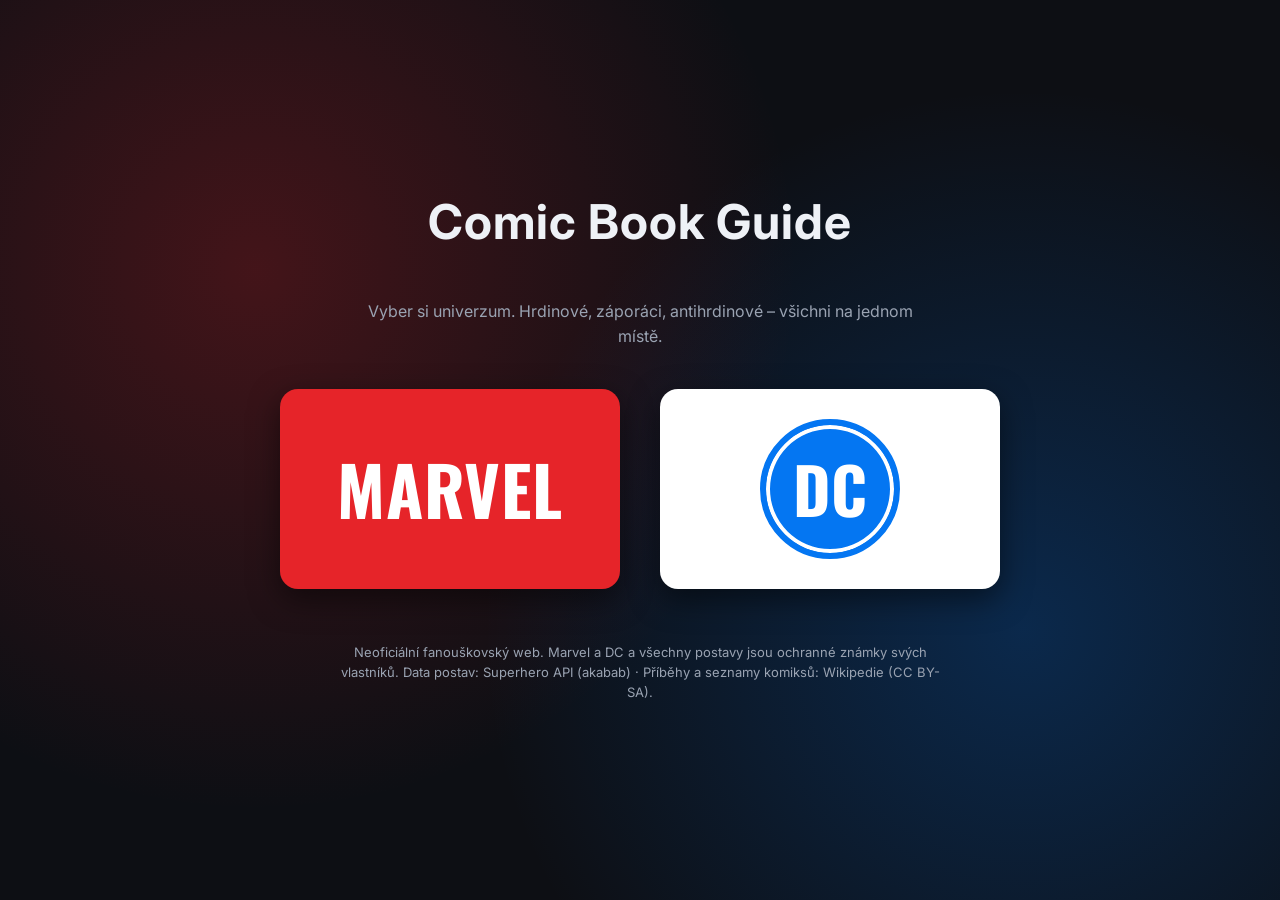
==== character.html @ 84fbfa9e "Add Marvel/DC comic book guide: universe picker, character grid with sorting, character detail pages" ====
<!doctype html>
<html lang="cs">
<head>
  <meta charset="utf-8">
  <meta name="viewport" content="width=device-width, initial-scale=1">
  <title>Postava – Comic Book Guide</title>
  <link rel="preconnect" href="https://fonts.googleapis.com">
  <link href="https://fonts.googleapis.com/css2?family=Inter:wght@400;700;800&display=swap" rel="stylesheet">
  <link rel="stylesheet" href="css/style.css">
</head>
<body>
  <header class="topbar">
    <a class="home" href="index.html">COMIC BOOK GUIDE</a>
    <span class="crumbs" id="crumbs"></span>
  </header>

  <main class="wrap">
    <div id="state" class="state">Načítám postavu…</div>
    <article id="content" hidden>
      <div class="hero-layout">
        <figure class="full-image" style="margin:0">
          <img id="full" alt="">
          <figcaption class="credit" id="credit"></figcaption>
        </figure>

        <div>
          <div class="char-title">
            <h1 id="name"></h1>
            <div class="real" id="real"></div>
            <div id="badges"></div>
          </div>

          <section class="panel">
            <h2>Origin story</h2>
            <div id="origin" class="bio"><p class="state">Načítám příběh z Wikipedie…</p></div>
          </section>

          <section class="panel">
            <h2>Specifikace</h2>
            <dl class="specs" id="specs"></dl>
          </section>

          <section class="panel">
            <h2>Schopnosti</h2>
            <div class="stats" id="stats"></div>
          </section>

          <section class="panel">
            <h2>Vzhled</h2>
            <dl class="specs" id="appearance"></dl>
          </section>
        </div>
      </div>

      <section class="panel">
        <h2>Komiksy, ve kterých se postava objevila</h2>
        <ul class="comics" id="comics"></ul>
        <p class="source" id="comics-source"></p>
      </section>
    </article>
  </main>

  <script type="module" src="js/character.js"></script>
</body>
</html>
---- css/style.css ----
:root {
  --bg: #0d0f14;
  --panel: #161a22;
  --panel-2: #1e2430;
  --text: #eef1f6;
  --muted: #9aa3b2;
  --line: #2a3140;
  --accent: #e62429;          /* přepisuje se podle univerza */
  --hero: #2fbf71;
  --villain: #e5484d;
  --neutral: #f5a524;
  --radius: 14px;
}
body.marvel { --accent: #e62429; }
body.dc     { --accent: #0476f2; }

* { box-sizing: border-box; }
html, body { margin: 0; }
body {
  background: var(--bg);
  color: var(--text);
  font-family: "Inter", system-ui, -apple-system, "Segoe UI", Roboto, sans-serif;
  line-height: 1.55;
  min-height: 100vh;
}
a { color: inherit; }
img { max-width: 100%; display: block; }

/* ---------- Hlavička ---------- */
.topbar {
  position: sticky; top: 0; z-index: 10;
  display: flex; align-items: center; gap: 16px;
  padding: 12px 20px;
  background: rgba(13, 15, 20, .92);
  backdrop-filter: blur(8px);
  border-bottom: 3px solid var(--accent);
}
.topbar a.home { text-decoration: none; font-weight: 800; letter-spacing: .04em; }
.topbar .crumbs { color: var(--muted); font-size: 14px; }
.topbar .crumbs a { color: var(--text); }
.topbar .switch { margin-left: auto; font-size: 14px; color: var(--muted); }

.wrap { max-width: 1280px; margin: 0 auto; padding: 24px 16px 64px; }

/* ---------- Úvodní stránka ---------- */
.landing {
  min-height: 100vh;
  display: flex; flex-direction: column; align-items: center; justify-content: center;
  gap: 40px; padding: 40px 16px;
  background:
    radial-gradient(circle at 20% 30%, rgba(230, 36, 41, .25), transparent 45%),
    radial-gradient(circle at 80% 70%, rgba(4, 118, 242, .25), transparent 45%),
    var(--bg);
}
.landing h1 { margin: 0; font-size: clamp(28px, 5vw, 48px); text-align: center; letter-spacing: .02em; }
.landing p.lead { margin: 0; color: var(--muted); text-align: center; max-width: 560px; }
.choices { display: flex; gap: 40px; flex-wrap: wrap; justify-content: center; }

.logo-link {
  display: flex; align-items: center; justify-content: center;
  width: min(340px, 86vw); height: 200px;
  text-decoration: none; border-radius: 18px;
  transition: transform .2s ease, box-shadow .2s ease;
  box-shadow: 0 10px 30px rgba(0,0,0,.5);
  overflow: hidden;
}
.logo-link:hover, .logo-link:focus-visible { transform: translateY(-6px) scale(1.03); }
.logo-link img { max-width: 80%; max-height: 80%; object-fit: contain; }
.logo-link.marvel { background: #e62429; }
.logo-link.marvel:hover { box-shadow: 0 16px 50px rgba(230, 36, 41, .6); }
.logo-link.dc { background: #fff; }
.logo-link.dc:hover { box-shadow: 0 16px 50px rgba(4, 118, 242, .6); }

/* Textová podoba loga – použije se, dokud do assets/ nedáš oficiální logo */
.logo-text.marvel {
  color: #fff; font-family: "Oswald", Impact, "Arial Narrow", sans-serif;
  font-size: 68px; font-weight: 700; letter-spacing: .01em;
}
.logo-text.dc {
  width: 140px; height: 140px; border-radius: 50%;
  display: flex; align-items: center; justify-content: center;
  background: #0476f2; color: #fff; border: 6px solid #0476f2;
  box-shadow: inset 0 0 0 4px #fff;
  font-family: "Oswald", Impact, sans-serif; font-size: 64px; font-weight: 700;
}
.landing .note { color: var(--muted); font-size: 13px; text-align: center; max-width: 620px; }

/* ---------- Seznam postav ---------- */
.universe-head { display: flex; flex-wrap: wrap; align-items: end; gap: 16px; margin-bottom: 20px; }
.universe-head h1 { margin: 0; font-size: clamp(26px, 4vw, 40px); }
.universe-head .count { color: var(--muted); }

.toolbar {
  display: flex; flex-wrap: wrap; gap: 12px; align-items: center;
  padding: 14px; margin-bottom: 24px;
  background: var(--panel); border: 1px solid var(--line); border-radius: var(--radius);
}
.toolbar label { font-size: 13px; color: var(--muted); display: flex; flex-direction: column; gap: 4px; }
.toolbar input, .toolbar select {
  background: var(--panel-2); color: var(--text);
  border: 1px solid var(--line); border-radius: 10px;
  padding: 9px 12px; font-size: 15px; min-width: 180px;
}
.toolbar input:focus, .toolbar select:focus { outline: 2px solid var(--accent); outline-offset: 1px; }

.grid {
  display: grid; gap: 20px;
  grid-template-columns: repeat(auto-fill, minmax(150px, 1fr));
}
.card {
  display: flex; flex-direction: column; align-items: center; gap: 8px;
  text-decoration: none; text-align: center;
}
.card .name {
  font-weight: 700; font-size: 15px; line-height: 1.2;
  min-height: 2.4em; display: flex; align-items: flex-end; justify-content: center;
}
.card .avatar {
  width: 100%; aspect-ratio: 1 / 1;
  border-radius: 50%; overflow: hidden;
  border: 4px solid var(--line);
  background: var(--panel-2);
  transition: border-color .2s, transform .2s;
}
.card .avatar img { width: 100%; height: 100%; object-fit: cover; object-position: top center; }
.card:hover .avatar, .card:focus-visible .avatar { border-color: var(--accent); transform: scale(1.05); }
.card .meta { font-size: 12px; color: var(--muted); }

.badge {
  display: inline-block; padding: 2px 10px; border-radius: 999px;
  font-size: 12px; font-weight: 700; letter-spacing: .03em;
  border: 1px solid currentColor;
}
.badge.good { color: var(--hero); }
.badge.bad { color: var(--villain); }
.badge.neutral { color: var(--neutral); }

.state { color: var(--muted); padding: 40px 0; text-align: center; }
.state.error { color: var(--villain); }

/* ---------- Detail postavy ---------- */
.hero-layout { display: grid; grid-template-columns: minmax(260px, 420px) 1fr; gap: 32px; align-items: start; }
@media (max-width: 860px) { .hero-layout { grid-template-columns: 1fr; } }

.full-image {
  background: radial-gradient(circle at 50% 30%, var(--panel-2), var(--panel));
  border: 1px solid var(--line); border-radius: var(--radius);
  padding: 16px; position: sticky; top: 80px;
}
@media (max-width: 860px) { .full-image { position: static; } }
.full-image img { margin: 0 auto; max-height: 78vh; object-fit: contain; }
.full-image .credit { font-size: 12px; color: var(--muted); margin-top: 8px; text-align: center; }

.char-title h1 { margin: 0; font-size: clamp(32px, 5vw, 54px); line-height: 1.05; }
.char-title .real { color: var(--muted); font-size: 18px; margin: 6px 0 12px; }

.panel {
  background: var(--panel); border: 1px solid var(--line); border-radius: var(--radius);
  padding: 20px; margin-top: 24px;
}
.panel h2 {
  margin: 0 0 14px; font-size: 20px; text-transform: uppercase; letter-spacing: .06em;
  border-left: 4px solid var(--accent); padding-left: 10px;
}
.panel h3 { margin: 22px 0 8px; font-size: 17px; color: var(--accent); }
.panel h4 { margin: 16px 0 6px; font-size: 15px; }

.specs { display: grid; grid-template-columns: max-content 1fr; gap: 8px 20px; margin: 0; }
.specs dt { color: var(--muted); font-size: 14px; }
.specs dd { margin: 0; }
@media (max-width: 520px) { .specs { grid-template-columns: 1fr; } .specs dd { margin-bottom: 8px; } }

.stats { display: grid; gap: 10px; }
.stat { display: grid; grid-template-columns: 110px 1fr 36px; align-items: center; gap: 10px; font-size: 14px; }
.stat .bar { height: 10px; border-radius: 99px; background: var(--panel-2); overflow: hidden; }
.stat .bar span { display: block; height: 100%; background: var(--accent); border-radius: 99px; }
.stat .val { text-align: right; color: var(--muted); }

.bio p { margin: 0 0 12px; }
.bio.collapsed { max-height: 520px; overflow: hidden; position: relative; }
.bio.collapsed::after {
  content: ""; position: absolute; inset: auto 0 0 0; height: 120px;
  background: linear-gradient(transparent, var(--panel));
}
.btn {
  background: var(--accent); color: #fff; border: 0; border-radius: 10px;
  padding: 10px 16px; font-weight: 700; cursor: pointer; margin-top: 12px;
}
.source { font-size: 13px; color: var(--muted); margin-top: 14px; }

.comics { display: grid; grid-template-columns: repeat(auto-fill, minmax(240px, 1fr)); gap: 10px; padding: 0; margin: 0; list-style: none; }
.comics li {
  background: var(--panel-2); border: 1px solid var(--line); border-radius: 10px;
  padding: 10px 12px; font-size: 14px;
}
.comics li.first { border-color: var(--accent); }
.comics li small { display: block; color: var(--muted); font-size: 12px; }
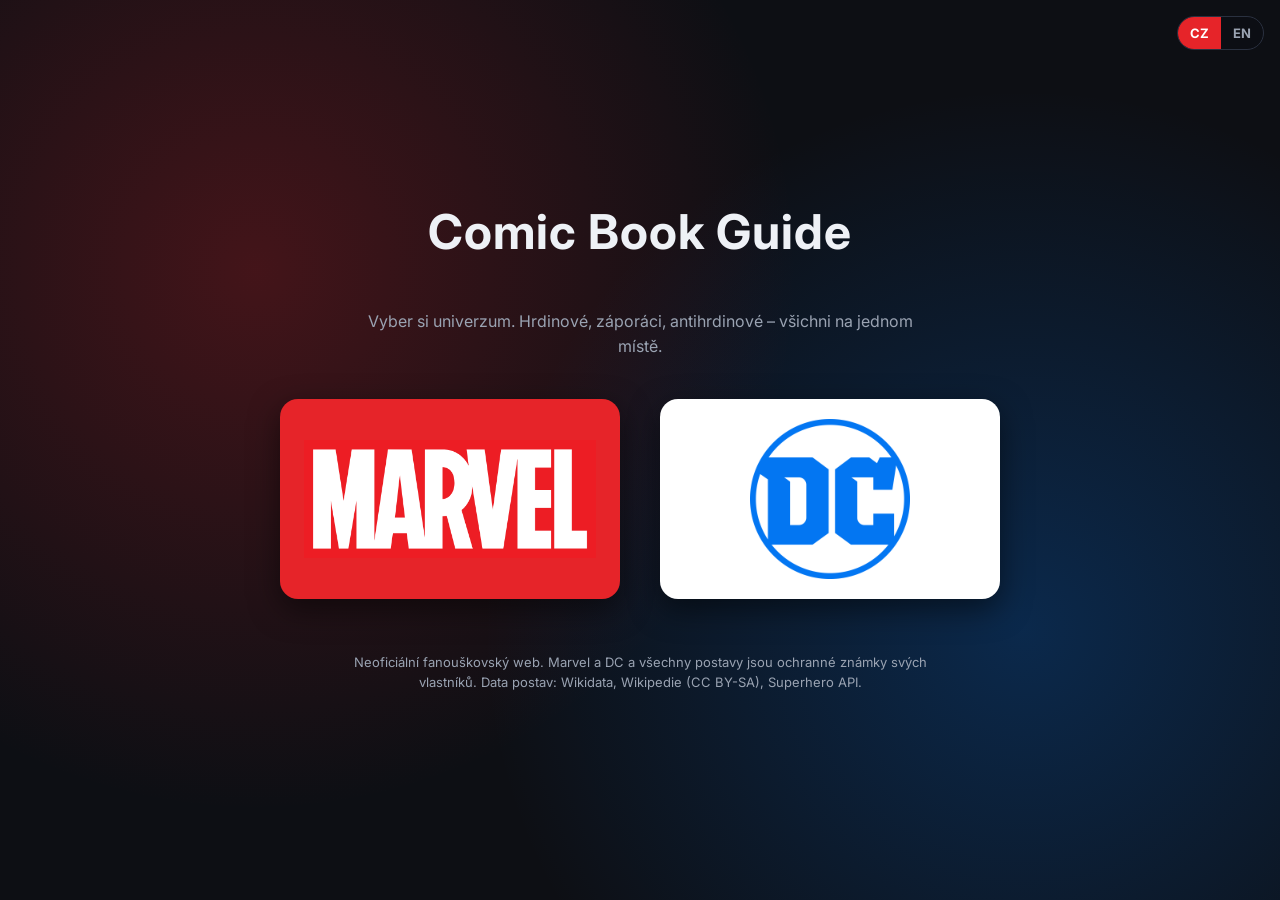
==== commit 3665bfce: "Czech/English UI with language switcher; Czech names, descriptions and stories from Czech Wikipedia " ====
--- a/character.html
+++ b/character.html
@@ -15,7 +15,7 @@
   </header>
 
   <main class="wrap">
-    <div id="state" class="state">Načítám postavu…</div>
+    <div id="state" class="state" data-i18n="c.loading">Načítám postavu…</div>
     <article id="content" hidden>
       <div class="hero-layout">
         <figure class="full-image" style="margin:0">
@@ -31,29 +31,29 @@
           </div>
 
           <section class="panel">
-            <h2>Origin story</h2>
-            <div id="origin" class="bio"><p class="state">Načítám příběh z Wikipedie…</p></div>
+            <h2 data-i18n="c.origin">Origin story</h2>
+            <div id="origin" class="bio"><p class="state" data-i18n="c.originLoading">Načítám příběh z Wikipedie…</p></div>
           </section>
 
           <section class="panel">
-            <h2>Specifikace</h2>
+            <h2 data-i18n="c.specs">Specifikace</h2>
             <dl class="specs" id="specs"></dl>
           </section>
 
           <section class="panel">
-            <h2>Schopnosti</h2>
+            <h2 data-i18n="c.powers">Schopnosti</h2>
             <div class="stats" id="stats"></div>
           </section>
 
           <section class="panel">
-            <h2>Vzhled</h2>
+            <h2 data-i18n="c.appearance">Vzhled</h2>
             <dl class="specs" id="appearance"></dl>
           </section>
         </div>
       </div>
 
       <section class="panel">
-        <h2>Komiksy, ve kterých se postava objevila</h2>
+        <h2 data-i18n="c.comics">Komiksy, ve kterých se postava objevila</h2>
         <ul class="comics" id="comics"></ul>
         <p class="source" id="comics-source"></p>
       </section>
--- a/css/style.css
+++ b/css/style.css
@@ -65,7 +65,7 @@
   overflow: hidden;
 }
 .logo-link:hover, .logo-link:focus-visible { transform: translateY(-6px) scale(1.03); }
-.logo-link img { max-width: 80%; max-height: 80%; object-fit: contain; }
+.logo-link img { max-width: 86%; max-height: 80%; object-fit: contain; }
 .logo-link.marvel { background: #e62429; }
 .logo-link.marvel:hover { box-shadow: 0 16px 50px rgba(230, 36, 41, .6); }
 .logo-link.dc { background: #fff; }
@@ -188,10 +188,43 @@
 }
 .source { font-size: 13px; color: var(--muted); margin-top: 14px; }
 
-.comics { display: grid; grid-template-columns: repeat(auto-fill, minmax(240px, 1fr)); gap: 10px; padding: 0; margin: 0; list-style: none; }
+.comics { display: grid; grid-template-columns: repeat(auto-fill, minmax(160px, 1fr)); gap: 16px; padding: 0; margin: 0; list-style: none; }
 .comics li {
   background: var(--panel-2); border: 1px solid var(--line); border-radius: 10px;
-  padding: 10px 12px; font-size: 14px;
-}
-.comics li.first { border-color: var(--accent); }
+  overflow: hidden; font-size: 14px; display: flex; flex-direction: column;
+  transition: transform .2s, border-color .2s;
+}
+.comics li:hover { transform: translateY(-4px); border-color: var(--accent); }
+.comics li.first { border-color: var(--accent); box-shadow: 0 0 0 1px var(--accent); }
+.comics .comic-link { text-decoration: none; display: flex; flex-direction: column; height: 100%; }
+.comics .cover {
+  position: relative; aspect-ratio: 2 / 3; overflow: hidden;
+  background: linear-gradient(135deg, var(--panel), #262e3d);
+  display: flex; align-items: center; justify-content: center;
+}
+.comics .cover img { position: absolute; inset: 0; width: 100%; height: 100%; object-fit: cover; }
+.comics .cover-ph {
+  padding: 12px; text-align: center; font-weight: 800; font-size: 16px; line-height: 1.2;
+  color: var(--muted); text-transform: uppercase; letter-spacing: .03em;
+  border: 2px dashed var(--line); border-radius: 8px; margin: 12px;
+}
+.comics .cover.has-img .cover-ph { visibility: hidden; }
+.comics .comic-info { padding: 10px 12px; }
 .comics li small { display: block; color: var(--muted); font-size: 12px; }
+.comics .comic-title { font-weight: 600; }
+.card .avatar { display: flex; align-items: center; justify-content: center; }
+.card .initials { font-size: 42px; font-weight: 800; color: var(--muted); letter-spacing: .02em; }
+.chips { display: flex; flex-wrap: wrap; gap: 6px; }
+.chips span { background: var(--panel-2); border: 1px solid var(--line); border-radius: 999px; padding: 2px 10px; font-size: 13px; }
+.char-title .desc { color: var(--muted); margin: 0 0 12px; }
+
+/* ---------- Přepínač jazyka ---------- */
+.lang-switch { display: inline-flex; border: 1px solid var(--line); border-radius: 999px; overflow: hidden; margin-left: auto; flex-shrink: 0; }
+.topbar .switch + .lang-switch, .topbar .crumbs + .lang-switch { margin-left: 12px; }
+.lang-switch button {
+  background: transparent; color: var(--muted); border: 0; padding: 6px 12px;
+  font: inherit; font-size: 13px; font-weight: 700; cursor: pointer;
+}
+.lang-switch button[aria-pressed="true"] { background: var(--accent); color: #fff; }
+.lang-switch.floating { position: fixed; top: 16px; right: 16px; z-index: 20; background: rgba(13,15,20,.85); --accent: #e62429; }
+.topbar .crumbs { overflow: hidden; text-overflow: ellipsis; white-space: nowrap; min-width: 0; }
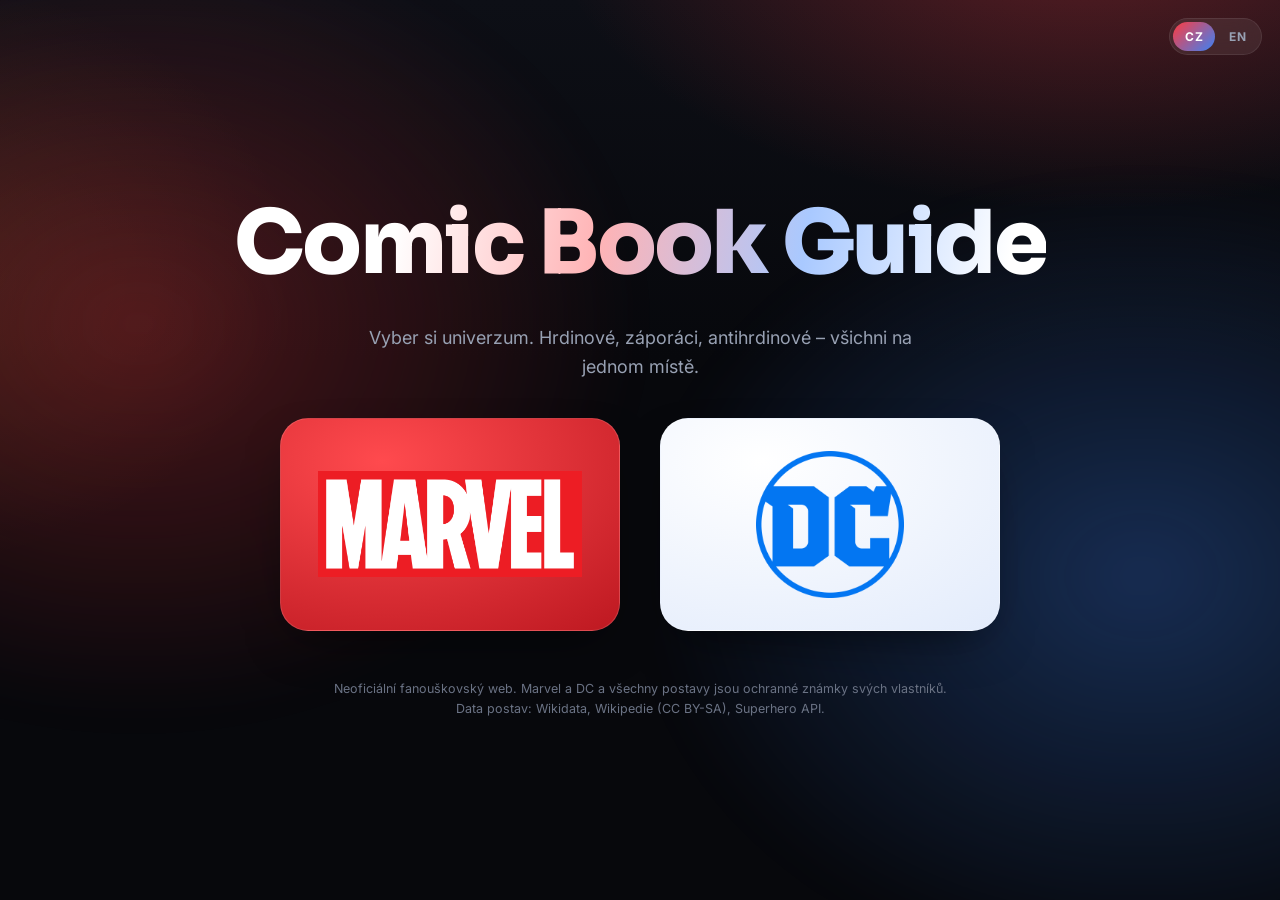
==== commit 27942c50: "Modern redesign: glass panels, Sora headings, gradient accents, blurred hero background, pill contro" ====
--- a/character.html
+++ b/character.html
@@ -3,9 +3,12 @@
 <head>
   <meta charset="utf-8">
   <meta name="viewport" content="width=device-width, initial-scale=1">
+  <!-- obrázky z Fandomu (static.wikia.nocookie.net) se s cizím referrerem nenačtou -->
+  <meta name="referrer" content="no-referrer">
   <title>Postava – Comic Book Guide</title>
   <link rel="preconnect" href="https://fonts.googleapis.com">
-  <link href="https://fonts.googleapis.com/css2?family=Inter:wght@400;700;800&display=swap" rel="stylesheet">
+  <link rel="preconnect" href="https://fonts.gstatic.com" crossorigin>
+  <link href="https://fonts.googleapis.com/css2?family=Inter:wght@400;500;600;700;800&family=Sora:wght@600;700;800&display=swap" rel="stylesheet">
   <link rel="stylesheet" href="css/style.css">
 </head>
 <body>
@@ -14,12 +17,13 @@
     <span class="crumbs" id="crumbs"></span>
   </header>
 
+  <div class="hero-bg" id="hero-bg" aria-hidden="true"></div>
   <main class="wrap">
     <div id="state" class="state" data-i18n="c.loading">Načítám postavu…</div>
     <article id="content" hidden>
       <div class="hero-layout">
-        <figure class="full-image" style="margin:0">
-          <img id="full" alt="">
+        <figure class="full-image">
+          <div class="frame backdrop"><img id="full" alt=""></div>
           <figcaption class="credit" id="credit"></figcaption>
         </figure>
 
@@ -57,6 +61,17 @@
         <ul class="comics" id="comics"></ul>
         <p class="source" id="comics-source"></p>
       </section>
+
+      <section class="panel" id="tv-panel" hidden>
+        <h2 data-i18n="c.tv">TV seriály</h2>
+        <ul class="comics media" id="tv"></ul>
+      </section>
+
+      <section class="panel" id="films-panel" hidden>
+        <h2 data-i18n="c.films">Filmy</h2>
+        <ul class="comics media" id="films"></ul>
+      </section>
+      <p class="source" id="media-source" hidden data-i18n="c.mediaSource"></p>
     </article>
   </main>
 
--- a/css/style.css
+++ b/css/style.css
@@ -1,230 +1,449 @@
+/* =========================================================================
+   Comic Book Guide – styly
+   Tmavý „glass“ vzhled, barva zvýraznění podle univerza (Marvel červená, DC modrá)
+   ========================================================================= */
+
 :root {
-  --bg: #0d0f14;
-  --panel: #161a22;
-  --panel-2: #1e2430;
-  --text: #eef1f6;
-  --muted: #9aa3b2;
-  --line: #2a3140;
-  --accent: #e62429;          /* přepisuje se podle univerza */
-  --hero: #2fbf71;
-  --villain: #e5484d;
-  --neutral: #f5a524;
-  --radius: 14px;
-}
-body.marvel { --accent: #e62429; }
-body.dc     { --accent: #0476f2; }
-
+  --bg: #07080c;
+  --bg-2: #0d0f16;
+  --glass: rgba(255, 255, 255, .045);
+  --glass-2: rgba(255, 255, 255, .075);
+  --glass-hi: rgba(255, 255, 255, .11);
+  --line: rgba(255, 255, 255, .08);
+  --line-2: rgba(255, 255, 255, .14);
+  --text: #f2f4f8;
+  --muted: #98a1b3;
+  --faint: #6b7385;
+
+  --accent: #ff3b3f;        /* přepisuje se podle univerza */
+  --accent-2: #ff8a3d;
+  --glow: rgba(255, 59, 63, .35);
+
+  --hero: #34d399;
+  --villain: #fb7185;
+  --neutral: #fbbf24;
+
+  --radius: 20px;
+  --radius-sm: 12px;
+  --shadow: 0 20px 50px -20px rgba(0, 0, 0, .7);
+  --ease: cubic-bezier(.2, .8, .2, 1);
+
+  --font: "Inter", system-ui, -apple-system, "Segoe UI", Roboto, sans-serif;
+  --display: "Sora", "Inter", system-ui, sans-serif;
+
+  /* pozadí obrázků postav (komiksový rastr) */
+  --paper: #fff1dc;
+  --paper-2: #f3c3a0;
+}
+body.marvel { --accent: #ff3b3f; --accent-2: #ff8a3d; --glow: rgba(255, 59, 63, .35); }
+body.dc     { --accent: #3b82f6; --accent-2: #22d3ee; --glow: rgba(59, 130, 246, .38); --paper: #e8f1ff; --paper-2: #a8c6f4; }
+
+/* ---------- Základ ---------- */
 * { box-sizing: border-box; }
+html { scroll-behavior: smooth; }
 html, body { margin: 0; }
 body {
+  min-height: 100vh;
   background: var(--bg);
   color: var(--text);
-  font-family: "Inter", system-ui, -apple-system, "Segoe UI", Roboto, sans-serif;
-  line-height: 1.55;
-  min-height: 100vh;
+  font-family: var(--font);
+  line-height: 1.6;
+  -webkit-font-smoothing: antialiased;
+}
+/* jemná barevná záře v pozadí celé stránky */
+body::before {
+  content: ""; position: fixed; inset: 0; z-index: -1; pointer-events: none;
+  background:
+    radial-gradient(900px 500px at 85% -10%, var(--glow), transparent 60%),
+    radial-gradient(700px 500px at -10% 30%, color-mix(in srgb, var(--accent-2) 14%, transparent), transparent 60%),
+    linear-gradient(180deg, var(--bg-2), var(--bg) 40%);
 }
 a { color: inherit; }
 img { max-width: 100%; display: block; }
-
-/* ---------- Hlavička ---------- */
+::selection { background: var(--accent); color: #fff; }
+:focus-visible { outline: 2px solid var(--accent); outline-offset: 3px; border-radius: 8px; }
+
+/* ---------- Horní lišta ---------- */
 .topbar {
   position: sticky; top: 0; z-index: 10;
   display: flex; align-items: center; gap: 16px;
-  padding: 12px 20px;
-  background: rgba(13, 15, 20, .92);
-  backdrop-filter: blur(8px);
-  border-bottom: 3px solid var(--accent);
-}
-.topbar a.home { text-decoration: none; font-weight: 800; letter-spacing: .04em; }
-.topbar .crumbs { color: var(--muted); font-size: 14px; }
-.topbar .crumbs a { color: var(--text); }
-.topbar .switch { margin-left: auto; font-size: 14px; color: var(--muted); }
-
-.wrap { max-width: 1280px; margin: 0 auto; padding: 24px 16px 64px; }
+  padding: 12px clamp(16px, 4vw, 40px);
+  background: rgba(7, 8, 12, .72);
+  backdrop-filter: saturate(160%) blur(16px);
+  -webkit-backdrop-filter: saturate(160%) blur(16px);
+  border-bottom: 1px solid var(--line);
+}
+.topbar::after {   /* tenká barevná linka */
+  content: ""; position: absolute; left: 0; right: 0; bottom: -1px; height: 1px;
+  background: linear-gradient(90deg, transparent, var(--accent), var(--accent-2), transparent);
+  opacity: .7;
+}
+.topbar a.home {
+  text-decoration: none; font-family: var(--display); font-weight: 800;
+  letter-spacing: .02em; font-size: 15px; white-space: nowrap;
+  display: inline-flex; align-items: center; gap: 10px;
+}
+.topbar a.home::before {   /* malé logo-kolečko */
+  content: ""; width: 22px; height: 22px; border-radius: 7px;
+  background: linear-gradient(135deg, var(--accent), var(--accent-2));
+  box-shadow: 0 0 18px var(--glow);
+}
+.topbar .crumbs { color: var(--muted); font-size: 14px; overflow: hidden; text-overflow: ellipsis; white-space: nowrap; min-width: 0; }
+.topbar .crumbs a { color: var(--text); text-decoration: none; }
+.topbar .crumbs a:hover { color: var(--accent); }
+.topbar .switch { margin-left: auto; font-size: 14px; color: var(--muted); white-space: nowrap; }
+.topbar .switch a {
+  color: var(--text); text-decoration: none; font-weight: 600;
+  padding: 5px 12px; border-radius: 999px; background: var(--glass-2); border: 1px solid var(--line);
+  margin-left: 6px; transition: background .2s;
+}
+.topbar .switch a:hover { background: var(--glass-hi); }
+
+.wrap { max-width: 1320px; margin: 0 auto; padding: 32px clamp(16px, 4vw, 40px) 80px; }
+
+/* ---------- Přepínač jazyka ---------- */
+.lang-switch {
+  display: inline-flex; padding: 3px; gap: 2px; margin-left: auto; flex-shrink: 0;
+  border-radius: 999px; background: var(--glass-2); border: 1px solid var(--line);
+}
+.topbar .switch + .lang-switch, .topbar .crumbs + .lang-switch { margin-left: 12px; }
+.topbar .crumbs + .lang-switch { margin-left: auto; }
+.lang-switch button {
+  background: transparent; color: var(--muted); border: 0; border-radius: 999px;
+  padding: 5px 12px; font: inherit; font-size: 12px; font-weight: 700; letter-spacing: .04em; cursor: pointer;
+  transition: color .2s, background .2s;
+}
+.lang-switch button:hover { color: var(--text); }
+.lang-switch button[aria-pressed="true"] { background: linear-gradient(135deg, var(--accent), var(--accent-2)); color: #fff; }
+.lang-switch.floating { position: fixed; top: 18px; right: 18px; z-index: 20; backdrop-filter: blur(12px); --accent: #ff3b3f; --accent-2: #3b82f6; }
 
 /* ---------- Úvodní stránka ---------- */
 .landing {
   min-height: 100vh;
   display: flex; flex-direction: column; align-items: center; justify-content: center;
-  gap: 40px; padding: 40px 16px;
+  gap: 36px; padding: 72px 16px 40px; position: relative; overflow: hidden;
+}
+.landing::before {
+  content: ""; position: absolute; inset: -20%; z-index: -1; pointer-events: none;
   background:
-    radial-gradient(circle at 20% 30%, rgba(230, 36, 41, .25), transparent 45%),
-    radial-gradient(circle at 80% 70%, rgba(4, 118, 242, .25), transparent 45%),
-    var(--bg);
-}
-.landing h1 { margin: 0; font-size: clamp(28px, 5vw, 48px); text-align: center; letter-spacing: .02em; }
-.landing p.lead { margin: 0; color: var(--muted); text-align: center; max-width: 560px; }
-.choices { display: flex; gap: 40px; flex-wrap: wrap; justify-content: center; }
+    radial-gradient(40% 45% at 22% 40%, rgba(255, 59, 63, .28), transparent 70%),
+    radial-gradient(40% 45% at 78% 60%, rgba(59, 130, 246, .3), transparent 70%);
+  filter: blur(20px);
+}
+.landing h1 {
+  margin: 0; text-align: center; font-family: var(--display); font-weight: 800;
+  font-size: clamp(40px, 8vw, 88px); line-height: 1; letter-spacing: -.03em;
+  background: linear-gradient(100deg, #fff 20%, #ffb3b5 45%, #a9c9ff 70%, #fff 95%);
+  -webkit-background-clip: text; background-clip: text; color: transparent;
+}
+.landing p.lead { margin: 0; color: var(--muted); text-align: center; max-width: 560px; font-size: clamp(15px, 2vw, 18px); }
+.choices { display: flex; gap: clamp(18px, 4vw, 40px); flex-wrap: wrap; justify-content: center; }
 
 .logo-link {
+  position: relative;
   display: flex; align-items: center; justify-content: center;
-  width: min(340px, 86vw); height: 200px;
-  text-decoration: none; border-radius: 18px;
-  transition: transform .2s ease, box-shadow .2s ease;
-  box-shadow: 0 10px 30px rgba(0,0,0,.5);
-  overflow: hidden;
-}
-.logo-link:hover, .logo-link:focus-visible { transform: translateY(-6px) scale(1.03); }
-.logo-link img { max-width: 86%; max-height: 80%; object-fit: contain; }
-.logo-link.marvel { background: #e62429; }
-.logo-link.marvel:hover { box-shadow: 0 16px 50px rgba(230, 36, 41, .6); }
-.logo-link.dc { background: #fff; }
-.logo-link.dc:hover { box-shadow: 0 16px 50px rgba(4, 118, 242, .6); }
-
-/* Textová podoba loga – použije se, dokud do assets/ nedáš oficiální logo */
-.logo-text.marvel {
-  color: #fff; font-family: "Oswald", Impact, "Arial Narrow", sans-serif;
-  font-size: 68px; font-weight: 700; letter-spacing: .01em;
-}
+  width: min(340px, 86vw); aspect-ratio: 16 / 10;
+  text-decoration: none; border-radius: 28px; overflow: hidden;
+  border: 1px solid var(--line-2);
+  box-shadow: var(--shadow);
+  transition: transform .35s var(--ease), box-shadow .35s var(--ease);
+}
+.logo-link::after {   /* odlesk při najetí */
+  content: ""; position: absolute; inset: 0;
+  background: linear-gradient(120deg, transparent 30%, rgba(255, 255, 255, .25) 50%, transparent 70%);
+  transform: translateX(-120%); transition: transform .7s var(--ease);
+}
+.logo-link:hover::after { transform: translateX(120%); }
+.logo-link:hover, .logo-link:focus-visible { transform: translateY(-8px) scale(1.02); }
+.logo-link img { max-width: 78%; max-height: 70%; object-fit: contain; position: relative; z-index: 1; }
+.logo-link.marvel { background: radial-gradient(120% 120% at 30% 20%, #ff4a4e, #b5121b); }
+.logo-link.marvel:hover { box-shadow: 0 30px 80px -20px rgba(255, 59, 63, .75); }
+.logo-link.dc { background: radial-gradient(120% 120% at 30% 20%, #ffffff, #dfe9fb); }
+.logo-link.dc:hover { box-shadow: 0 30px 80px -20px rgba(59, 130, 246, .75); }
+.logo-text.marvel { color: #fff; font-family: var(--display); font-size: 64px; font-weight: 800; letter-spacing: -.02em; }
 .logo-text.dc {
-  width: 140px; height: 140px; border-radius: 50%;
+  width: 140px; height: 140px; border-radius: 50%; display: flex; align-items: center; justify-content: center;
+  background: #0476f2; color: #fff; border: 6px solid #0476f2; box-shadow: inset 0 0 0 4px #fff;
+  font-family: var(--display); font-size: 60px; font-weight: 800;
+}
+.landing .note { color: var(--faint); font-size: 12.5px; text-align: center; max-width: 620px; }
+
+/* ---------- Seznam postav ---------- */
+.universe-head { display: flex; flex-wrap: wrap; align-items: center; gap: 14px; margin: 8px 0 24px; }
+.universe-head h1 {
+  margin: 0; font-family: var(--display); font-weight: 800; letter-spacing: -.03em;
+  font-size: clamp(34px, 6vw, 64px); line-height: 1;
+  background: linear-gradient(100deg, #fff 30%, color-mix(in srgb, var(--accent) 60%, #fff) 70%, var(--accent-2));
+  -webkit-background-clip: text; background-clip: text; color: transparent;
+}
+.universe-head .count {
+  color: var(--text); font-size: 13px; font-weight: 600;
+  padding: 5px 12px; border-radius: 999px; background: var(--glass-2); border: 1px solid var(--line);
+}
+
+.toolbar {
+  position: sticky; top: var(--topbar-h, 62px); z-index: 9;
+  display: flex; flex-wrap: wrap; gap: 12px; align-items: end;
+  padding: 12px; margin-bottom: 32px;
+  background: rgba(13, 15, 22, .78);
+  backdrop-filter: saturate(160%) blur(16px);
+  -webkit-backdrop-filter: saturate(160%) blur(16px);
+  border: 1px solid var(--line); border-radius: var(--radius);
+  box-shadow: 0 16px 40px -18px rgba(0, 0, 0, .8);
+}
+.toolbar label { font-size: 12px; font-weight: 600; letter-spacing: .03em; color: var(--muted); display: flex; flex-direction: column; gap: 6px; }
+.toolbar label:first-child { flex: 1 1 260px; }
+.toolbar input, .toolbar select {
+  appearance: none; -webkit-appearance: none;
+  background-color: var(--glass); color: var(--text);
+  border: 1px solid var(--line); border-radius: 999px;
+  padding: 11px 16px; font: inherit; font-size: 15px; min-width: 190px;
+  transition: border-color .2s, background-color .2s, box-shadow .2s;
+}
+.toolbar input {
+  width: 100%; padding-left: 42px;
+  background-image: url("data:image/svg+xml,%3Csvg xmlns='http://www.w3.org/2000/svg' width='18' height='18' fill='none' stroke='%2398a1b3' stroke-width='2' stroke-linecap='round' viewBox='0 0 24 24'%3E%3Ccircle cx='11' cy='11' r='7'/%3E%3Cpath d='m20 20-3.5-3.5'/%3E%3C/svg%3E");
+  background-repeat: no-repeat; background-position: 15px 50%;
+}
+.toolbar select {
+  padding-right: 40px; cursor: pointer;
+  background-image: url("data:image/svg+xml,%3Csvg xmlns='http://www.w3.org/2000/svg' width='14' height='14' fill='none' stroke='%2398a1b3' stroke-width='2.5' stroke-linecap='round' viewBox='0 0 24 24'%3E%3Cpath d='m6 9 6 6 6-6'/%3E%3C/svg%3E");
+  background-repeat: no-repeat; background-position: right 16px center;
+}
+.toolbar select option { background: #12151d; color: var(--text); }
+.toolbar input:hover, .toolbar select:hover { background-color: var(--glass-2); }
+.toolbar input:focus, .toolbar select:focus {
+  outline: none; border-color: color-mix(in srgb, var(--accent) 70%, transparent);
+  box-shadow: 0 0 0 4px color-mix(in srgb, var(--accent) 22%, transparent);
+}
+.toolbar input::placeholder { color: var(--faint); }
+@media (max-width: 640px) {
+  .toolbar { display: grid; grid-template-columns: 1fr 1fr; gap: 8px; padding: 8px; margin-bottom: 20px; border-radius: 18px; }
+  .toolbar label:first-child { grid-column: 1 / -1; }
+  .toolbar label > span { position: absolute; width: 1px; height: 1px; overflow: hidden; clip: rect(0 0 0 0); white-space: nowrap; }
+  .toolbar input, .toolbar select { min-width: 0; width: 100%; padding-top: 9px; padding-bottom: 9px; font-size: 16px; }
+}
+
+.grid {
+  display: grid; gap: clamp(18px, 2.5vw, 30px) clamp(14px, 2vw, 24px);
+  grid-template-columns: repeat(auto-fill, minmax(150px, 1fr));
+}
+@media (max-width: 480px) { .grid { grid-template-columns: repeat(2, 1fr); } }
+
+.card {
+  display: flex; flex-direction: column; align-items: center; gap: 10px;
+  text-decoration: none; text-align: center;
+  padding: 14px 10px 16px; border-radius: 24px;
+  border: 1px solid transparent;
+  transition: background .3s var(--ease), border-color .3s var(--ease), transform .3s var(--ease);
+  animation: rise .5s var(--ease) both;
+}
+.card:hover, .card:focus-visible {
+  background: var(--glass); border-color: var(--line); transform: translateY(-4px); outline: none;
+}
+@keyframes rise { from { opacity: 0; transform: translateY(8px); } to { opacity: 1; transform: none; } }
+
+.card .name {
+  font-family: var(--display); font-weight: 700; font-size: 15px; line-height: 1.2; letter-spacing: -.01em;
+  min-height: 2.4em; display: flex; align-items: flex-end; justify-content: center;
+}
+.card .avatar {
+  position: relative;
+  width: 100%; aspect-ratio: 1 / 1; border-radius: 50%; overflow: hidden;
   display: flex; align-items: center; justify-content: center;
-  background: #0476f2; color: #fff; border: 6px solid #0476f2;
-  box-shadow: inset 0 0 0 4px #fff;
-  font-family: "Oswald", Impact, sans-serif; font-size: 64px; font-weight: 700;
-}
-.landing .note { color: var(--muted); font-size: 13px; text-align: center; max-width: 620px; }
-
-/* ---------- Seznam postav ---------- */
-.universe-head { display: flex; flex-wrap: wrap; align-items: end; gap: 16px; margin-bottom: 20px; }
-.universe-head h1 { margin: 0; font-size: clamp(26px, 4vw, 40px); }
-.universe-head .count { color: var(--muted); }
-
-.toolbar {
-  display: flex; flex-wrap: wrap; gap: 12px; align-items: center;
-  padding: 14px; margin-bottom: 24px;
-  background: var(--panel); border: 1px solid var(--line); border-radius: var(--radius);
-}
-.toolbar label { font-size: 13px; color: var(--muted); display: flex; flex-direction: column; gap: 4px; }
-.toolbar input, .toolbar select {
-  background: var(--panel-2); color: var(--text);
-  border: 1px solid var(--line); border-radius: 10px;
-  padding: 9px 12px; font-size: 15px; min-width: 180px;
-}
-.toolbar input:focus, .toolbar select:focus { outline: 2px solid var(--accent); outline-offset: 1px; }
-
-.grid {
-  display: grid; gap: 20px;
-  grid-template-columns: repeat(auto-fill, minmax(150px, 1fr));
-}
-.card {
-  display: flex; flex-direction: column; align-items: center; gap: 8px;
-  text-decoration: none; text-align: center;
-}
-.card .name {
-  font-weight: 700; font-size: 15px; line-height: 1.2;
-  min-height: 2.4em; display: flex; align-items: flex-end; justify-content: center;
-}
-.card .avatar {
-  width: 100%; aspect-ratio: 1 / 1;
-  border-radius: 50%; overflow: hidden;
-  border: 4px solid var(--line);
-  background: var(--panel-2);
-  transition: border-color .2s, transform .2s;
-}
-.card .avatar img { width: 100%; height: 100%; object-fit: cover; object-position: top center; }
-.card:hover .avatar, .card:focus-visible .avatar { border-color: var(--accent); transform: scale(1.05); }
-.card .meta { font-size: 12px; color: var(--muted); }
+  box-shadow: 0 0 0 3px rgba(255, 255, 255, .08), 0 18px 30px -16px rgba(0, 0, 0, .9);
+  transition: box-shadow .35s var(--ease), transform .35s var(--ease);
+  isolation: isolate;
+}
+.card:hover .avatar, .card:focus-visible .avatar {
+  box-shadow: 0 0 0 3px var(--accent), 0 0 34px -2px var(--glow), 0 18px 30px -16px rgba(0, 0, 0, .9);
+  transform: scale(1.04);
+}
+.card .avatar img { width: 100%; height: 100%; object-fit: cover; object-position: 50% 15%; transition: transform .5s var(--ease); }
+.card .avatar img.tall { object-position: 50% 0%; transform-origin: 50% 0%; transform: scale(1.08); }
+.card .avatar img.very-tall { object-position: 50% 0%; transform-origin: 50% 0%; transform: scale(1.15); }
+.card:hover .avatar img { transform: scale(1.08); }
+.card:hover .avatar img.tall, .card:hover .avatar img.very-tall { transform: scale(1.22); }
+.card .initials { font-family: var(--display); font-size: 40px; font-weight: 800; color: rgba(0, 0, 0, .42); letter-spacing: -.02em; }
+.card .meta { font-size: 12px; color: var(--muted); display: flex; flex-wrap: wrap; align-items: center; justify-content: center; gap: 6px; }
 
 .badge {
-  display: inline-block; padding: 2px 10px; border-radius: 999px;
-  font-size: 12px; font-weight: 700; letter-spacing: .03em;
-  border: 1px solid currentColor;
-}
+  display: inline-flex; align-items: center; gap: 6px;
+  padding: 3px 10px; border-radius: 999px;
+  font-size: 11.5px; font-weight: 700; letter-spacing: .02em;
+  background: color-mix(in srgb, currentColor 14%, transparent);
+  border: 1px solid color-mix(in srgb, currentColor 35%, transparent);
+}
+.badge::before { content: ""; width: 6px; height: 6px; border-radius: 50%; background: currentColor; box-shadow: 0 0 8px currentColor; }
 .badge.good { color: var(--hero); }
 .badge.bad { color: var(--villain); }
 .badge.neutral { color: var(--neutral); }
 
-.state { color: var(--muted); padding: 40px 0; text-align: center; }
+.state { color: var(--muted); padding: 48px 0; text-align: center; }
 .state.error { color: var(--villain); }
 
+/* ---------- Pozadí obrázků postav (komiksový rastr) ---------- */
+.backdrop {
+  background:
+    radial-gradient(circle, rgba(0, 0, 0, .12) 1.2px, transparent 1.6px) 0 0 / 9px 9px,
+    radial-gradient(circle at 50% 35%, var(--paper) 0%, var(--paper-2) 70%, color-mix(in srgb, var(--accent) 55%, var(--paper-2)) 100%);
+}
+.backdrop img { mix-blend-mode: multiply; }     /* bílé i průhledné pozadí obrázku se propíše do rastru */
+.backdrop img.custom { mix-blend-mode: normal; } /* vlastní obrázky se ukazují tak, jak jsou */
+
 /* ---------- Detail postavy ---------- */
-.hero-layout { display: grid; grid-template-columns: minmax(260px, 420px) 1fr; gap: 32px; align-items: start; }
+.hero-bg {   /* rozmazaný obrázek postavy za horní částí stránky */
+  position: absolute; left: 0; right: 0; top: 0; height: 620px; z-index: -1; pointer-events: none;
+  background-size: cover; background-position: center 20%;
+  filter: blur(60px) saturate(140%); opacity: .35;
+  mask-image: linear-gradient(180deg, #000 30%, transparent);
+  -webkit-mask-image: linear-gradient(180deg, #000 30%, transparent);
+  transition: opacity .6s;
+}
+.hero-layout { display: grid; grid-template-columns: minmax(260px, 420px) 1fr; gap: clamp(24px, 4vw, 48px); align-items: start; }
 @media (max-width: 860px) { .hero-layout { grid-template-columns: 1fr; } }
 
 .full-image {
-  background: radial-gradient(circle at 50% 30%, var(--panel-2), var(--panel));
-  border: 1px solid var(--line); border-radius: var(--radius);
-  padding: 16px; position: sticky; top: 80px;
-}
-@media (max-width: 860px) { .full-image { position: static; } }
-.full-image img { margin: 0 auto; max-height: 78vh; object-fit: contain; }
-.full-image .credit { font-size: 12px; color: var(--muted); margin-top: 8px; text-align: center; }
-
-.char-title h1 { margin: 0; font-size: clamp(32px, 5vw, 54px); line-height: 1.05; }
-.char-title .real { color: var(--muted); font-size: 18px; margin: 6px 0 12px; }
+  margin: 0; position: sticky; top: calc(var(--topbar-h, 62px) + 20px);
+  padding: 10px; border-radius: 28px;
+  background: var(--glass); border: 1px solid var(--line);
+  box-shadow: var(--shadow), 0 0 80px -30px var(--glow);
+}
+@media (max-width: 860px) { .full-image { position: static; max-width: 460px; margin: 0 auto; } }
+.full-image .frame { border-radius: 20px; overflow: hidden; display: flex; justify-content: center; padding: 18px 12px 0; isolation: isolate; }
+.full-image .frame img { max-height: 74vh; width: auto; object-fit: contain; }
+.full-image .credit { font-size: 12px; color: var(--faint); margin: 10px 0 4px; text-align: center; }
+.full-image .credit a { color: var(--muted); }
+
+.char-title { padding-top: 6px; }
+.char-title h1 {
+  margin: 0; font-family: var(--display); font-weight: 800; letter-spacing: -.035em;
+  font-size: clamp(38px, 6vw, 72px); line-height: 1.02;
+}
+.char-title .real { color: var(--text); opacity: .75; font-size: 19px; font-weight: 500; margin: 10px 0 6px; }
+.char-title .desc { color: var(--muted); margin: 0 0 14px; max-width: 60ch; }
+#badges { display: flex; gap: 8px; flex-wrap: wrap; }
 
 .panel {
-  background: var(--panel); border: 1px solid var(--line); border-radius: var(--radius);
-  padding: 20px; margin-top: 24px;
+  position: relative;
+  background: var(--glass); border: 1px solid var(--line); border-radius: var(--radius);
+  padding: clamp(18px, 2.5vw, 28px); margin-top: 22px;
+  box-shadow: 0 1px 0 rgba(255, 255, 255, .04) inset;
 }
 .panel h2 {
-  margin: 0 0 14px; font-size: 20px; text-transform: uppercase; letter-spacing: .06em;
-  border-left: 4px solid var(--accent); padding-left: 10px;
-}
-.panel h3 { margin: 22px 0 8px; font-size: 17px; color: var(--accent); }
-.panel h4 { margin: 16px 0 6px; font-size: 15px; }
-
-.specs { display: grid; grid-template-columns: max-content 1fr; gap: 8px 20px; margin: 0; }
-.specs dt { color: var(--muted); font-size: 14px; }
+  margin: 0 0 18px; font-family: var(--display); font-size: 13px; font-weight: 700;
+  text-transform: uppercase; letter-spacing: .14em; color: var(--muted);
+  display: flex; align-items: center; gap: 10px;
+}
+.panel h2::before {
+  content: ""; width: 10px; height: 10px; border-radius: 3px;
+  background: linear-gradient(135deg, var(--accent), var(--accent-2));
+  box-shadow: 0 0 12px var(--glow);
+}
+.panel h3 { margin: 26px 0 8px; font-family: var(--display); font-size: 18px; color: var(--text); letter-spacing: -.01em; }
+.panel h3::after { content: ""; display: block; width: 36px; height: 2px; margin-top: 6px; border-radius: 2px; background: var(--accent); }
+.panel h4 { margin: 18px 0 6px; font-size: 15px; color: var(--text); }
+
+.specs { display: grid; grid-template-columns: max-content 1fr; gap: 0; margin: 0; }
+.specs dt, .specs dd { padding: 11px 0; border-top: 1px solid var(--line); }
+.specs dt:first-of-type, .specs dt:first-of-type + dd { border-top: 0; }
+.specs dt { color: var(--muted); font-size: 13.5px; padding-right: 24px; }
 .specs dd { margin: 0; }
-@media (max-width: 520px) { .specs { grid-template-columns: 1fr; } .specs dd { margin-bottom: 8px; } }
-
-.stats { display: grid; gap: 10px; }
-.stat { display: grid; grid-template-columns: 110px 1fr 36px; align-items: center; gap: 10px; font-size: 14px; }
-.stat .bar { height: 10px; border-radius: 99px; background: var(--panel-2); overflow: hidden; }
-.stat .bar span { display: block; height: 100%; background: var(--accent); border-radius: 99px; }
-.stat .val { text-align: right; color: var(--muted); }
-
-.bio p { margin: 0 0 12px; }
+@media (max-width: 520px) {
+  .specs { grid-template-columns: 1fr; }
+  .specs dt { padding-bottom: 2px; }
+  .specs dd { border-top: 0; padding-top: 0; }
+}
+.chips { display: flex; flex-wrap: wrap; gap: 6px; }
+.chips span {
+  background: var(--glass-2); border: 1px solid var(--line); border-radius: 999px;
+  padding: 3px 11px; font-size: 13px; transition: border-color .2s;
+}
+.chips span:hover { border-color: var(--line-2); }
+
+.stats { display: grid; gap: 14px; }
+.stat { display: grid; grid-template-columns: 110px 1fr 36px; align-items: center; gap: 14px; font-size: 14px; }
+.stat .bar { height: 8px; border-radius: 99px; background: var(--glass-2); overflow: hidden; }
+.stat .bar span {
+  display: block; height: 100%; border-radius: 99px;
+  background: linear-gradient(90deg, var(--accent), var(--accent-2));
+  box-shadow: 0 0 12px var(--glow);
+  animation: grow 1s var(--ease) both;
+  transform-origin: left;
+}
+@keyframes grow { from { transform: scaleX(0); } }
+.stat .val { text-align: right; color: var(--text); font-weight: 600; font-variant-numeric: tabular-nums; }
+
+.bio { font-size: 15.5px; color: #d9dee8; }
+.bio p { margin: 0 0 14px; }
 .bio.collapsed { max-height: 520px; overflow: hidden; position: relative; }
 .bio.collapsed::after {
-  content: ""; position: absolute; inset: auto 0 0 0; height: 120px;
-  background: linear-gradient(transparent, var(--panel));
+  content: ""; position: absolute; inset: auto 0 0 0; height: 140px;
+  background: linear-gradient(transparent, rgba(16, 18, 26, .98));
 }
 .btn {
-  background: var(--accent); color: #fff; border: 0; border-radius: 10px;
-  padding: 10px 16px; font-weight: 700; cursor: pointer; margin-top: 12px;
-}
-.source { font-size: 13px; color: var(--muted); margin-top: 14px; }
-
-.comics { display: grid; grid-template-columns: repeat(auto-fill, minmax(160px, 1fr)); gap: 16px; padding: 0; margin: 0; list-style: none; }
+  display: inline-flex; align-items: center; gap: 8px;
+  background: linear-gradient(135deg, var(--accent), var(--accent-2)); color: #fff;
+  border: 0; border-radius: 999px; padding: 10px 20px; margin-top: 14px;
+  font: inherit; font-size: 14px; font-weight: 700; text-decoration: none; cursor: pointer;
+  box-shadow: 0 10px 24px -10px var(--glow);
+  transition: transform .2s var(--ease), box-shadow .2s var(--ease), opacity .2s;
+}
+.btn:hover { transform: translateY(-2px); box-shadow: 0 14px 30px -10px var(--glow); }
+.btn:disabled { opacity: .6; cursor: progress; }
+.source { font-size: 12.5px; color: var(--faint); margin-top: 16px; }
+.source a { color: var(--muted); }
+.bio > .source:first-child { margin: 0 0 16px; padding: 10px 14px; border-radius: 12px; background: var(--glass-2); color: var(--muted); }
+
+/* ---------- Komiksy, seriály, filmy ---------- */
+.comics { display: grid; grid-template-columns: repeat(auto-fill, minmax(156px, 1fr)); gap: 18px; padding: 0; margin: 0; list-style: none; }
+@media (max-width: 480px) { .comics { grid-template-columns: repeat(2, 1fr); gap: 12px; } }
 .comics li {
-  background: var(--panel-2); border: 1px solid var(--line); border-radius: 10px;
-  overflow: hidden; font-size: 14px; display: flex; flex-direction: column;
-  transition: transform .2s, border-color .2s;
-}
-.comics li:hover { transform: translateY(-4px); border-color: var(--accent); }
-.comics li.first { border-color: var(--accent); box-shadow: 0 0 0 1px var(--accent); }
+  position: relative; overflow: hidden; border-radius: 16px;
+  background: var(--glass); border: 1px solid var(--line);
+  font-size: 14px; display: flex; flex-direction: column;
+  transition: transform .35s var(--ease), border-color .35s var(--ease), box-shadow .35s var(--ease);
+}
+.comics li:hover { transform: translateY(-6px); border-color: var(--line-2); box-shadow: 0 24px 40px -20px rgba(0, 0, 0, .9), 0 0 40px -20px var(--glow); }
+.comics li.first { border-color: color-mix(in srgb, var(--accent) 70%, transparent); box-shadow: 0 0 0 1px var(--accent), 0 0 30px -12px var(--glow); }
 .comics .comic-link { text-decoration: none; display: flex; flex-direction: column; height: 100%; }
 .comics .cover {
   position: relative; aspect-ratio: 2 / 3; overflow: hidden;
-  background: linear-gradient(135deg, var(--panel), #262e3d);
+  background: linear-gradient(145deg, #171a24, #232a3a);
   display: flex; align-items: center; justify-content: center;
 }
-.comics .cover img { position: absolute; inset: 0; width: 100%; height: 100%; object-fit: cover; }
+.comics .cover img { position: absolute; inset: 0; width: 100%; height: 100%; object-fit: cover; transition: transform .6s var(--ease); }
+.comics li:hover .cover img { transform: scale(1.05); }
 .comics .cover-ph {
-  padding: 12px; text-align: center; font-weight: 800; font-size: 16px; line-height: 1.2;
-  color: var(--muted); text-transform: uppercase; letter-spacing: .03em;
-  border: 2px dashed var(--line); border-radius: 8px; margin: 12px;
+  padding: 12px; text-align: center; font-family: var(--display); font-weight: 700; font-size: 15px; line-height: 1.25;
+  color: var(--muted); letter-spacing: -.01em;
 }
 .comics .cover.has-img .cover-ph { visibility: hidden; }
-.comics .comic-info { padding: 10px 12px; }
-.comics li small { display: block; color: var(--muted); font-size: 12px; }
-.comics .comic-title { font-weight: 600; }
-.card .avatar { display: flex; align-items: center; justify-content: center; }
-.card .initials { font-size: 42px; font-weight: 800; color: var(--muted); letter-spacing: .02em; }
-.chips { display: flex; flex-wrap: wrap; gap: 6px; }
-.chips span { background: var(--panel-2); border: 1px solid var(--line); border-radius: 999px; padding: 2px 10px; font-size: 13px; }
-.char-title .desc { color: var(--muted); margin: 0 0 12px; }
-
-/* ---------- Přepínač jazyka ---------- */
-.lang-switch { display: inline-flex; border: 1px solid var(--line); border-radius: 999px; overflow: hidden; margin-left: auto; flex-shrink: 0; }
-.topbar .switch + .lang-switch, .topbar .crumbs + .lang-switch { margin-left: 12px; }
-.lang-switch button {
-  background: transparent; color: var(--muted); border: 0; padding: 6px 12px;
-  font: inherit; font-size: 13px; font-weight: 700; cursor: pointer;
-}
-.lang-switch button[aria-pressed="true"] { background: var(--accent); color: #fff; }
-.lang-switch.floating { position: fixed; top: 16px; right: 16px; z-index: 20; background: rgba(13,15,20,.85); --accent: #e62429; }
-.topbar .crumbs { overflow: hidden; text-overflow: ellipsis; white-space: nowrap; min-width: 0; }
+.comics .comic-info { padding: 10px 12px 12px; }
+.comics li small { display: block; color: var(--muted); font-size: 11.5px; letter-spacing: .02em; margin-bottom: 2px; }
+.comics li.first small { color: var(--accent); font-weight: 700; }
+.comics .comic-title { font-weight: 600; line-height: 1.3; }
+#media-source { margin: 14px 4px 0; }
+
+/* ---------- Pomalejší animace pro ty, kdo je nechtějí ---------- */
+@media (prefers-reduced-motion: reduce) {
+  *, *::before, *::after { animation: none !important; transition: none !important; scroll-behavior: auto !important; }
+}
+
+/* ---------- Doladění ---------- */
+.source a.btn, .bio .source a.btn { color: #fff; }
+.full-image .frame:has(img.custom) { padding: 0; background: none; }
+
+@media (max-width: 640px) {
+  .topbar { gap: 10px; padding: 10px 14px; }
+  .topbar a.home { font-size: 13px; gap: 8px; }
+  .topbar a.home::before { width: 18px; height: 18px; border-radius: 6px; }
+  .topbar .crumbs { display: none; }
+  .topbar .switch { font-size: 0; }           /* skrýt „Přepnout na“, ponechat jen tlačítko */
+  .topbar .switch a { font-size: 13px; margin-left: 0; padding: 4px 10px; }
+  .lang-switch button { padding: 4px 9px; }
+  .universe-head { gap: 10px; margin-bottom: 18px; }
+}
+@media (max-width: 360px) {
+  .topbar a.home { font-size: 0; }             /* na velmi úzkých displejích jen logo-čtvereček */
+}
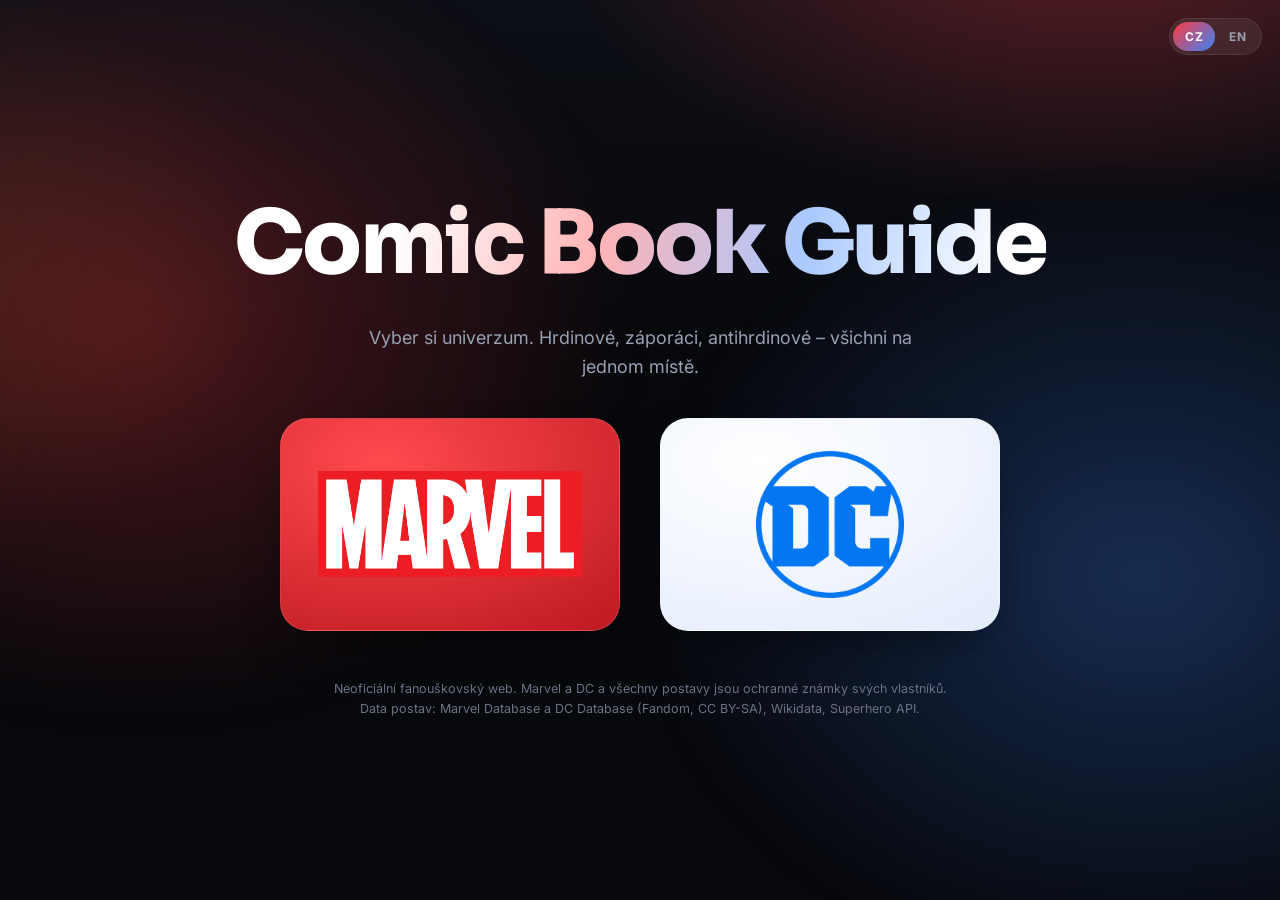
==== commit f78a45ea: "Character page: Fandom as the only source for image, story and comics (Wikipedia dropped except movi" ====
--- a/character.html
+++ b/character.html
@@ -36,7 +36,7 @@
 
           <section class="panel">
             <h2 data-i18n="c.origin">Origin story</h2>
-            <div id="origin" class="bio"><p class="state" data-i18n="c.originLoading">Načítám příběh z Wikipedie…</p></div>
+            <div id="origin" class="bio"><p class="state" data-i18n="c.originLoading">Načítám příběh…</p></div>
           </section>
 
           <section class="panel">
